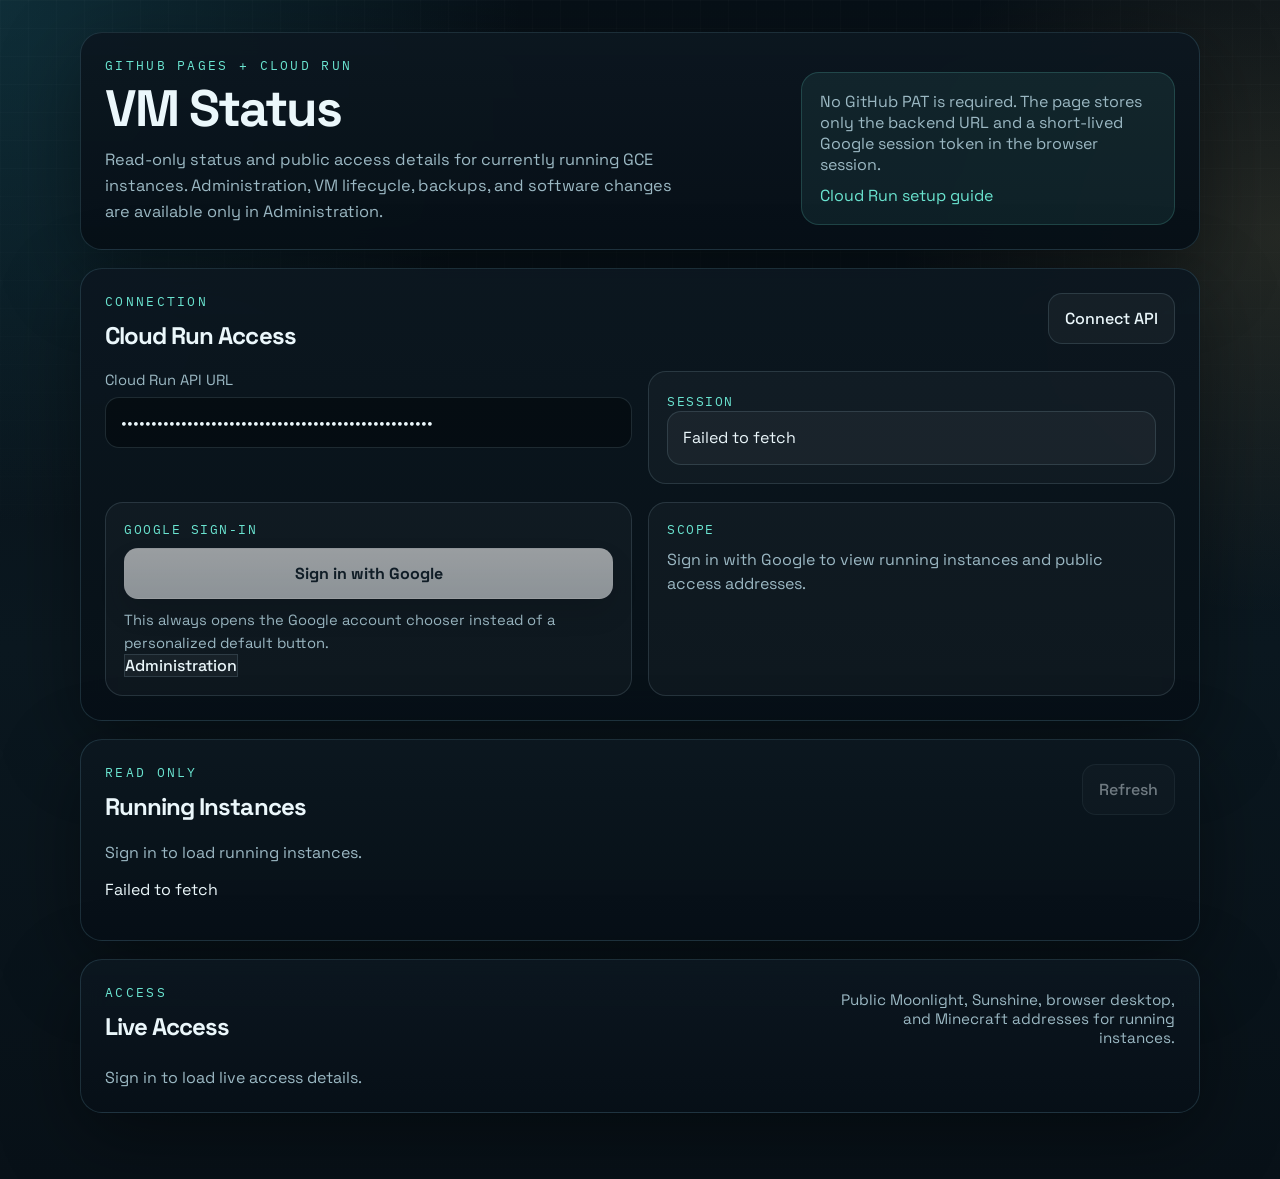
==== docs/vm-control/index.html @ 7938a351 "Separate read-only VM status from administration" ====
<!doctype html>
<html lang="en">
  <head>
    <meta charset="utf-8">
    <meta name="viewport" content="width=device-width, initial-scale=1">
    <title>VM Status</title>
    <link rel="preconnect" href="https://fonts.googleapis.com">
    <link rel="preconnect" href="https://fonts.gstatic.com" crossorigin>
    <link
      href="https://fonts.googleapis.com/css2?family=IBM+Plex+Mono:wght@400;500&family=Space+Grotesk:wght@400;500;700&display=swap"
      rel="stylesheet"
    >
    <link rel="stylesheet" href="./styles.css?v=readonly-status-activity-20260724">
    <script src="https://accounts.google.com/gsi/client" async defer></script>
  </head>
  <body class="is-page-loading">
    <div id="page-loader" class="page-loader" role="status" aria-live="polite" aria-busy="true">
      <div class="page-loader-card">
        <span class="page-loader-spinner" aria-hidden="true"></span>
        <div>
          <p class="page-loader-kicker">Loading VM Status</p>
          <p id="page-loader-message">Preparing read-only status...</p>
        </div>
      </div>
    </div>

    <main id="app-shell" class="shell" aria-busy="true">
      <section class="hero panel">
        <div>
          <p class="eyebrow">GitHub Pages + Cloud Run</p>
          <h1>VM Status</h1>
          <p class="hero-copy">
            Read-only status and public access details for currently running GCE instances.
            Administration, VM lifecycle, backups, and software changes are available only in Administration.
          </p>
        </div>
        <div class="hero-note">
          <p>No GitHub PAT is required. The page stores only the backend URL and a short-lived Google session token in the browser session.</p>
          <a href="../cloud-run-vm-control.md">Cloud Run setup guide</a>
        </div>
      </section>

      <section class="panel">
        <div class="section-head">
          <div>
            <p class="eyebrow">Connection</p>
            <h2>Cloud Run Access</h2>
          </div>
          <button id="connect" class="ghost" type="button">Connect API</button>
        </div>

        <form id="settings-form" class="form-grid" autocomplete="off">
          <label>
            <span>Cloud Run API URL</span>
            <input
              id="backend-url"
              name="backend-url"
              type="url"
              placeholder="https://your-cloud-run-service.run.app"
            >
          </label>

          <div class="auth-status-card">
            <span class="auth-status-label">Session</span>
            <div id="auth-status" class="auth-status" data-tone="neutral">
              Connect the backend, then sign in with Google.
            </div>
          </div>
        </form>

        <div class="auth-grid">
          <div class="auth-card">
            <p class="auth-card-label">Google Sign-In</p>
            <button id="google-sign-in" class="google-sign-in" type="button">Sign in with Google</button>
            <p class="auth-help">This always opens the Google account chooser instead of a personalized default button.</p>
            <a class="ghost button-link" href="./admin.html">Administration</a>
            <button id="sign-out" class="ghost hidden" type="button">Sign Out</button>
          </div>

          <div class="auth-card">
            <p class="auth-card-label">Scope</p>
            <div id="target-summary" class="connection-summary">
              <p>Read-only information is loaded after Google sign-in.</p>
            </div>
          </div>
        </div>
      </section>

      <section class="panel">
        <div class="section-head">
          <div>
            <p class="eyebrow">Read only</p>
            <h2>Running Instances</h2>
          </div>
          <button id="refresh-instances" class="ghost" type="button">Refresh</button>
        </div>
        <div id="instances-list" class="instance-list empty">
          Sign in to load running instances.
        </div>
        <p id="instances-status">Running instances are loaded from Compute Engine after Google sign-in.</p>
      </section>

      <section class="panel">
        <div class="section-head">
          <div>
            <p class="eyebrow">Access</p>
            <h2>Live Access</h2>
          </div>
          <p class="section-meta">
            Public Moonlight, Sunshine, browser desktop, and Minecraft addresses for running instances.
          </p>
        </div>
        <div id="access" class="access empty">
          Sign in to load live access details.
        </div>
      </section>
    </main>

    <script src="./readonly.js?v=readonly-status-activity-20260724"></script>
  </body>
</html>
---- docs/vm-control/styles.css ----
:root {
  --bg: #081118;
  --bg-soft: rgba(10, 24, 35, 0.78);
  --panel: rgba(10, 20, 28, 0.9);
  --panel-border: rgba(125, 188, 210, 0.18);
  --line: rgba(180, 227, 239, 0.14);
  --text: #ebf7fb;
  --muted: #9bb8c3;
  --accent: #6ae4d0;
  --accent-strong: #19c6ad;
  --warn: #f2c66d;
  --danger: #ff8369;
  --shadow: 0 24px 80px rgba(0, 0, 0, 0.4);
  --radius: 22px;
}

* {
  box-sizing: border-box;
}

html,
body {
  margin: 0;
  min-height: 100%;
}

body {
  background:
    radial-gradient(circle at top left, rgba(30, 102, 118, 0.35), transparent 30%),
    radial-gradient(circle at right 20%, rgba(242, 198, 109, 0.12), transparent 24%),
    linear-gradient(180deg, #071017 0%, #0b1820 55%, #081118 100%);
  color: var(--text);
  font-family: "Space Grotesk", sans-serif;
}

body.is-page-loading:not(.is-page-ready) .shell {
  opacity: 0;
  pointer-events: none;
}

body::before {
  content: "";
  position: fixed;
  inset: 0;
  pointer-events: none;
  background-image:
    linear-gradient(rgba(255, 255, 255, 0.02) 1px, transparent 1px),
    linear-gradient(90deg, rgba(255, 255, 255, 0.02) 1px, transparent 1px);
  background-size: 28px 28px;
  mask-image: linear-gradient(180deg, rgba(255, 255, 255, 0.9), transparent 85%);
}

.page-loader {
  position: fixed;
  inset: 0;
  z-index: 1000;
  display: grid;
  place-items: center;
  padding: 24px;
  background:
    radial-gradient(circle at 20% 18%, rgba(106, 228, 208, 0.22), transparent 28%),
    radial-gradient(circle at 78% 22%, rgba(242, 198, 109, 0.14), transparent 26%),
    rgba(5, 12, 18, 0.88);
  backdrop-filter: blur(18px);
  transition: opacity 180ms ease, visibility 180ms ease;
}

.page-loader[hidden] {
  display: none;
}

body.is-page-ready.is-page-loading .page-loader {
  inset: auto 20px 20px auto;
  width: min(440px, calc(100vw - 40px));
  padding: 0;
  background: transparent;
  backdrop-filter: none;
  pointer-events: none;
}

body.is-page-ready.is-page-loading .page-loader-card {
  pointer-events: none;
}

body:not(.is-page-loading) .page-loader {
  opacity: 0;
  visibility: hidden;
  pointer-events: none;
}

.page-loader-card {
  display: flex;
  gap: 16px;
  align-items: center;
  width: min(440px, 100%);
  padding: 22px;
  border: 1px solid rgba(106, 228, 208, 0.28);
  border-radius: 22px;
  background: linear-gradient(180deg, rgba(12, 23, 32, 0.96), rgba(7, 16, 23, 0.98));
  box-shadow: 0 26px 100px rgba(0, 0, 0, 0.52);
}

.page-loader-spinner {
  width: 34px;
  height: 34px;
  flex: 0 0 auto;
  border-radius: 999px;
  border: 3px solid rgba(106, 228, 208, 0.22);
  border-top-color: var(--accent);
  animation: page-loader-spin 800ms linear infinite;
}

.page-loader-kicker {
  margin: 0 0 4px;
  font-family: "IBM Plex Mono", monospace;
  font-size: 0.74rem;
  letter-spacing: 0.16em;
  text-transform: uppercase;
  color: var(--accent);
}

#page-loader-message {
  margin: 0;
  color: var(--text);
  line-height: 1.45;
}

.page-loader-cancel {
  margin-top: 12px;
}

@keyframes page-loader-spin {
  to {
    transform: rotate(360deg);
  }
}

.shell {
  width: min(1120px, calc(100vw - 32px));
  margin: 0 auto;
  padding: 32px 0 48px;
}

.panel {
  position: relative;
  margin-bottom: 18px;
  padding: 24px;
  border: 1px solid var(--panel-border);
  border-radius: var(--radius);
  background: linear-gradient(180deg, rgba(12, 23, 32, 0.94), rgba(7, 16, 23, 0.96));
  box-shadow: var(--shadow);
  backdrop-filter: blur(14px);
}

.hero {
  display: grid;
  gap: 24px;
  grid-template-columns: minmax(0, 1.8fr) minmax(260px, 1fr);
}

.hero h1,
.section-head h2 {
  margin: 0;
  letter-spacing: -0.04em;
}

.hero h1 {
  font-size: clamp(2.3rem, 4vw, 4rem);
  line-height: 0.96;
}

.hero-copy,
.hero-note,
.hint,
.section-meta,
.run-meta,
.run-links,
.banner,
.command-status,
label span {
  color: var(--muted);
}

.hero-copy {
  max-width: 58ch;
  margin: 14px 0 0;
  font-size: 1.02rem;
  line-height: 1.6;
}

.hero-note {
  align-self: end;
  padding: 18px;
  border-radius: 18px;
  background: rgba(106, 228, 208, 0.08);
  border: 1px solid rgba(106, 228, 208, 0.18);
}

.hero-note p {
  margin: 0 0 10px;
}

.hero-note a,
.run-links a {
  color: var(--accent);
  text-decoration: none;
}

.eyebrow {
  margin: 0 0 10px;
  font-family: "IBM Plex Mono", monospace;
  font-size: 0.8rem;
  text-transform: uppercase;
  letter-spacing: 0.18em;
  color: var(--accent);
}

.section-head {
  display: flex;
  gap: 16px;
  align-items: flex-start;
  justify-content: space-between;
  margin-bottom: 20px;
}

.section-meta {
  margin: 6px 0 0;
  max-width: 34ch;
  text-align: right;
  font-size: 0.95rem;
}

.form-grid {
  display: grid;
  gap: 16px;
  grid-template-columns: repeat(2, minmax(0, 1fr));
}

.hidden {
  display: none;
}

.admin-tabs {
  position: sticky;
  top: 0.75rem;
  z-index: 5;
  display: flex;
  flex-wrap: wrap;
  gap: 8px;
  margin: 1.25rem 0;
  padding: 10px;
  border: 1px solid var(--line);
  border-radius: 14px;
  background: rgba(20, 28, 44, 0.96);
  box-shadow: 0 12px 28px rgba(0, 0, 0, 0.18);
}

.admin-tab {
  min-height: 36px;
  padding: 7px 12px;
  border: 1px solid var(--line);
  border-radius: 9px;
  color: var(--text);
  background: transparent;
}

.admin-tab.is-active {
  border-color: var(--accent);
  color: #fff;
  background: var(--accent);
}

.admin-tab-panel[hidden] {
  display: none;
}

.admin-vm-control-frame {
  width: 100%;
  min-height: 1120px;
  border: 1px solid var(--line);
  border-radius: 14px;
  background: var(--panel);
}


label {
  display: flex;
  flex-direction: column;
  gap: 8px;
}

label span {
  font-size: 0.92rem;
}

input,
select {
  width: 100%;
  border: 1px solid var(--line);
  border-radius: 14px;
  background: rgba(4, 10, 15, 0.7);
  color: var(--text);
  padding: 14px 15px;
  font: inherit;
}

input:focus,
select:focus {
  outline: 2px solid rgba(106, 228, 208, 0.35);
  outline-offset: 2px;
}

select {
  appearance: none;
}

#hardware-select option.sunshine-verified {
  color: #6ae4d0;
}

#hardware-select option.sunshine-incompatible {
  color: #ff8b82;
}

#hardware-select option.sunshine-untested {
  color: #f2c66d;
}

.auth-grid {
  display: grid;
  gap: 16px;
  grid-template-columns: repeat(2, minmax(0, 1fr));
  margin-top: 18px;
}

.auth-card,
.auth-status-card {
  padding: 18px;
  border-radius: 18px;
  border: 1px solid var(--line);
  background: rgba(255, 255, 255, 0.03);
}

.auth-card-label,
.auth-status-label {
  margin: 0 0 10px;
  font-family: "IBM Plex Mono", monospace;
  font-size: 0.8rem;
  letter-spacing: 0.12em;
  text-transform: uppercase;
  color: var(--accent);
}

.auth-status {
  border-radius: 14px;
  border: 1px solid var(--line);
  background: rgba(255, 255, 255, 0.04);
  padding: 14px 15px;
  min-height: 54px;
  line-height: 1.5;
}

.auth-status[data-tone="success"] {
  border-color: rgba(106, 228, 208, 0.3);
  color: #c6fff4;
}

.auth-status[data-tone="warning"] {
  border-color: rgba(242, 198, 109, 0.3);
  color: #ffe8b9;
}

.google-sign-in {
  width: 100%;
  justify-content: center;
  border: 1px solid rgba(255, 255, 255, 0.14);
  background: linear-gradient(180deg, rgba(255, 255, 255, 0.96), rgba(241, 246, 248, 0.92));
  color: #12212c;
  box-shadow: 0 14px 28px rgba(0, 0, 0, 0.2);
}

.google-sign-in:hover:not(:disabled) {
  transform: translateY(-1px);
  box-shadow: 0 18px 32px rgba(0, 0, 0, 0.24);
}

.google-sign-in:disabled {
  opacity: 0.6;
  cursor: not-allowed;
}

.auth-help {
  margin: 10px 0 0;
  color: var(--muted);
  line-height: 1.5;
  font-size: 0.92rem;
}

.connection-summary p {
  margin: 0 0 10px;
  color: var(--muted);
  line-height: 1.5;
}

.connection-summary p:last-child {
  margin-bottom: 0;
}

.checkbox {
  flex-direction: row;
  align-items: center;
  padding-top: 31px;
}

.checkbox input {
  width: 18px;
  height: 18px;
  margin: 0;
}

.control-row {
  display: grid;
  gap: 12px;
  grid-template-columns: repeat(auto-fit, minmax(112px, 1fr));
}

.gpu-scan-scope-group,
.hardware-zone-actions {
  grid-column: 1 / -1;
}

.hardware-zone-actions {
  display: grid;
  grid-template-columns: repeat(3, minmax(0, 1fr));
  gap: 12px;
  align-items: end;
}

.single-zone-gpu-scan-row {
  align-self: end;
}

.gpu-scan-scope-group {
  display: grid;
  gap: 12px;
  min-inline-size: 0;
  margin: 2px 0;
  padding: 14px;
  border: 1px solid rgba(25, 105, 75, 0.42);
  border-radius: 12px;
  background: rgba(30, 130, 90, 0.07);
}

.gpu-scan-scope-group > legend {
  padding: 0 6px;
  color: #176548;
  font-size: 0.78rem;
  font-weight: 700;
  letter-spacing: 0.06em;
  text-transform: uppercase;
}

.start-options,
.backup-options,
.hardware-options {
  display: grid;
  gap: 12px;
  grid-template-columns: minmax(240px, 320px) minmax(0, 1fr);
  align-items: end;
  margin-top: 14px;
  padding-top: 14px;
  border-top: 1px solid var(--line);
}

.hardware-options {
  grid-template-columns: minmax(220px, 1fr) minmax(220px, 1fr) auto;
}

.instance-picker {
  grid-column: 1 / -1;
  display: grid;
  gap: 12px;
  padding: 16px;
  border: 1px solid var(--line);
  border-radius: 18px;
  background: rgba(255, 255, 255, 0.03);
}

.instance-picker-head {
  display: flex;
  gap: 14px;
  align-items: flex-start;
  justify-content: space-between;
}

.instance-picker-head span {
  display: block;
  margin-bottom: 4px;
  color: var(--text);
  font-weight: 700;
}

.instance-picker-head p,
.instance-picker > p {
  margin: 0;
  color: var(--muted);
  line-height: 1.45;
}

.instance-list {
  display: grid;
  gap: 10px;
  grid-template-columns: repeat(auto-fit, minmax(230px, 1fr));
}

.instance-list.empty {
  display: block;
  color: var(--muted);
}

.instance-card {
  display: grid;
  gap: 6px;
  min-height: 0;
  padding: 14px;
  text-align: left;
  border: 1px solid var(--line);
  background: rgba(4, 10, 15, 0.58);
  color: var(--text);
}

.instance-card:hover:not(:disabled) {
  border-color: rgba(106, 228, 208, 0.34);
  box-shadow: 0 12px 26px rgba(0, 0, 0, 0.22);
}

.instance-card.selected {
  border-color: rgba(106, 228, 208, 0.52);
  background: rgba(106, 228, 208, 0.09);
}

.instance-card-title {
  color: var(--text);
  font-weight: 700;
}

.instance-card-meta {
  color: var(--muted);
  font-family: "IBM Plex Mono", monospace;
  font-size: 0.8rem;
  line-height: 1.45;
  overflow-wrap: anywhere;
}

.hardware-price-card {
  grid-column: 1 / -1;
  display: grid;
  gap: 4px;
  padding: 14px 15px;
  border: 1px solid var(--line);
  border-radius: 16px;
  background: rgba(255, 255, 255, 0.035);
  color: var(--muted);
  line-height: 1.45;
}

.hardware-price-card strong {
  color: var(--text);
  font-size: 1.05rem;
}

.hardware-price-card span {
  font-size: 0.92rem;
}

.hardware-price-card[data-tone="success"] {
  border-color: rgba(106, 228, 208, 0.26);
  background: rgba(106, 228, 208, 0.07);
}

.hardware-price-card[data-tone="warning"] {
  border-color: rgba(242, 198, 109, 0.28);
  background: rgba(242, 198, 109, 0.07);
}

.inline-action-group {
  display: grid;
  gap: 10px;
  grid-template-columns: repeat(auto-fit, minmax(128px, 1fr));
}

.app-action-group {
  grid-template-columns: repeat(2, minmax(104px, 1fr));
}

.minecraft-action-group {
  grid-column: 1 / -1;
  grid-template-columns: repeat(auto-fit, minmax(128px, 1fr));
}

.start-options {
  grid-template-columns: minmax(220px, 320px) auto minmax(0, 1fr);
}

.minecraft-options {
  grid-template-columns: minmax(220px, 1fr) minmax(160px, 220px) auto minmax(0, 1.2fr);
}

.start-options .action {
  min-height: 44px;
}

.start-options p,
.backup-options p,
.hardware-options p {
  grid-column: 1 / -1;
  margin: 0 0 4px;
  color: var(--muted);
  line-height: 1.5;
}

.gpu-compatibility-legend {
  display: flex;
  flex-wrap: wrap;
  gap: 8px 16px;
  font-size: 0.88rem;
}

.gpu-compatibility-legend span {
  font-weight: 700;
}

.gpu-compatibility-legend .sunshine-verified {
  color: #6ae4d0;
}

.gpu-compatibility-legend .sunshine-incompatible {
  color: #ff8b82;
}

.gpu-compatibility-legend .sunshine-untested {
  color: #f2c66d;
}

button {
  border: 0;
  border-radius: 14px;
  padding: 14px 16px;
  font: inherit;
  font-weight: 700;
  cursor: pointer;
  transition: transform 120ms ease, box-shadow 120ms ease, opacity 120ms ease;
}

button:hover:not(:disabled) {
  transform: translateY(-1px);
}

button,
.button-link {
  text-decoration: none;
}

.button-link {
  display: inline-flex;
  align-items: center;
  justify-content: center;
}

button:disabled {
  opacity: 0.45;
  cursor: not-allowed;
}

.action {
  min-height: 58px;
  color: #051015;
  white-space: normal;
}

.action.create {
  background: linear-gradient(135deg, #b0f3ff, #65d3ec);
}

.action.start {
  background: linear-gradient(135deg, #7cf0d1, #1cc7ae);
}

.action.restart {
  background: linear-gradient(135deg, #ffe38f, #f2bb5e);
}

.action.stop {
  background: linear-gradient(135deg, #ff9b83, #f36556);
}

.action.status {
  background: linear-gradient(135deg, #8fd8ff, #56a8e8);
}

.action.backup {
  background: linear-gradient(135deg, #d7f8a8, #86d66d);
}

.action.restore {
  background: linear-gradient(135deg, #c7b8ff, #7aa0ff);
}

.action.delete {
  background: linear-gradient(135deg, #ff7a98, #e8416f);
}

.action.capacity-check {
  background: linear-gradient(135deg, #d8e8ff, #8db5ef);
}

.action.capacity-release {
  position: relative;
  background: linear-gradient(135deg, #ffd6b0, #f2a45f);
}

.gpu-probe-count {
  position: absolute;
  top: -8px;
  right: -8px;
  display: grid;
  min-width: 22px;
  min-height: 22px;
  place-items: center;
  padding: 2px 6px;
  border: 2px solid #0a1822;
  border-radius: 999px;
  background: #051015;
  color: var(--accent);
  font-family: "IBM Plex Mono", monospace;
  font-size: 0.72rem;
  font-weight: 700;
  line-height: 1;
  pointer-events: none;
}

.action.capacity-release:disabled .gpu-probe-count {
  color: var(--muted);
}

.action.capacity-check[data-tone="success"],
.action.capacity-release[data-tone="success"] {
  background: linear-gradient(135deg, #7cf0d1, #1cc7ae);
}

.action.capacity-check[data-tone="error"],
.action.capacity-release[data-tone="error"] {
  background: linear-gradient(135deg, #ff9b83, #f36556);
}

.ghost {
  color: var(--text);
  background: rgba(255, 255, 255, 0.04);
  border: 1px solid var(--line);
  font-weight: 500;
}

.hint {
  margin: 16px 0 0;
  line-height: 1.6;
}

code,
.run-badge,
.run-links,
.banner,
.command-status,
.run-meta {
  font-family: "IBM Plex Mono", monospace;
}

.banner,
.command-status {
  margin-top: 16px;
  padding: 16px 18px;
  border-radius: 16px;
  border: 1px solid var(--line);
  background: rgba(255, 255, 255, 0.03);
  line-height: 1.5;
}

.command-status {
  margin-top: 12px;
}

.banner[data-tone="success"],
.command-status[data-tone="success"] {
  border-color: rgba(106, 228, 208, 0.3);
  background: rgba(106, 228, 208, 0.08);
  color: #c6fff4;
}

.banner[data-tone="warning"],
.command-status[data-tone="warning"] {
  border-color: rgba(242, 198, 109, 0.3);
  background: rgba(242, 198, 109, 0.08);
  color: #ffe8b9;
}

.banner[data-tone="error"],
.command-status[data-tone="error"] {
  border-color: rgba(255, 131, 105, 0.34);
  background: rgba(255, 131, 105, 0.08);
  color: #ffd5cd;
}

.access.empty {
  color: var(--muted);
}

.access-grid {
  display: grid;
  gap: 12px;
  grid-template-columns: repeat(2, minmax(0, 1fr));
}

.access-card {
  padding: 18px;
  border-radius: 18px;
  border: 1px solid var(--line);
  background: rgba(255, 255, 255, 0.03);
}

.access-card.accent {
  border-color: rgba(106, 228, 208, 0.24);
  background: rgba(106, 228, 208, 0.08);
}

.access-card.error {
  border-color: rgba(255, 131, 105, 0.24);
  background: rgba(255, 131, 105, 0.08);
}

.access-card h3 {
  margin: 0 0 10px;
  font-size: 1rem;
}

.access-card p,
.access-note,
.access-meta,
.run-detail {
  color: var(--muted);
}

.access-card p,
.access-note {
  margin: 0;
  line-height: 1.6;
}

.access-links {
  display: flex;
  gap: 10px;
  flex-wrap: wrap;
  margin-top: 14px;
  font-family: "IBM Plex Mono", monospace;
  font-size: 0.82rem;
}

.access-links a {
  color: var(--accent);
  text-decoration: none;
}

.access-inline-form {
  margin-top: 12px;
}

.access-inline-form-row {
  margin-top: 8px;
  display: flex;
  gap: 10px;
  align-items: center;
  flex-wrap: wrap;
}

.access-inline-form-row input[type="password"] {
  flex: 1;
  min-width: 160px;
  margin: 0;
}

.access-inline-form-row button.action.status {
  flex: 0 0 auto;
  min-height: 42px;
}

.access-links.stacked {
  display: grid;
  gap: 12px;
}

.access-dns-row {
  display: grid;
  gap: 8px;
  align-items: center;
  grid-template-columns: minmax(0, 1fr) auto auto;
}

.access-meta,
.run-detail {
  margin-top: 12px;
  font-family: "IBM Plex Mono", monospace;
  font-size: 0.82rem;
}

.run-detail.error {
  color: #ffd5cd;
}

.access-note {
  margin-top: 16px;
}

.service-status {
  display: inline-flex;
  align-items: center;
  gap: 8px;
  margin-top: 12px;
  padding: 8px 10px;
  border-radius: 8px;
  border: 1px solid var(--line);
  background: rgba(255, 255, 255, 0.04);
  font-family: "IBM Plex Mono", monospace;
  font-size: 0.82rem;
  color: var(--text);
}

.service-status-dot {
  width: 8px;
  height: 8px;
  flex: 0 0 auto;
  border-radius: 999px;
  background: var(--warn);
}

.service-status.ready {
  border-color: rgba(106, 228, 208, 0.28);
  background: rgba(106, 228, 208, 0.08);
}

.service-status.ready .service-status-dot {
  background: var(--accent);
}

.service-status.starting {
  border-color: rgba(242, 198, 109, 0.28);
  background: rgba(242, 198, 109, 0.08);
}

.service-status.backup,
.service-status.restore {
  border-color: rgba(242, 198, 109, 0.28);
  background: rgba(242, 198, 109, 0.08);
}

.service-status.disabled {
  border-color: rgba(180, 190, 205, 0.24);
  background: rgba(180, 190, 205, 0.08);
}

.service-status.disabled .service-status-dot {
  background: rgba(180, 190, 205, 0.72);
}

.service-status.error {
  border-color: rgba(255, 131, 105, 0.28);
  background: rgba(255, 131, 105, 0.08);
}

.service-status.error .service-status-dot {
  background: var(--danger);
}

.service-status.running {
  border-color: rgba(106, 228, 208, 0.28);
  background: rgba(106, 228, 208, 0.08);
}

.service-status.running .service-status-dot {
  background: var(--accent);
}

.service-status.stopped,
.service-status.removed,
.service-status.not-installed,
.service-status.not_installed {
  border-color: rgba(155, 184, 195, 0.22);
  background: rgba(255, 255, 255, 0.04);
}

.service-status.stopped .service-status-dot,
.service-status.removed .service-status-dot,
.service-status.not-installed .service-status-dot,
.service-status.not_installed .service-status-dot {
  background: var(--muted);
}

.runs {
  display: grid;
  gap: 12px;
}

.runs.empty {
  color: var(--muted);
}

.run-card {
  display: grid;
  gap: 12px;
  padding: 16px 18px;
  border-radius: 18px;
  background: rgba(255, 255, 255, 0.03);
  border: 1px solid var(--line);
}

.run-top {
  display: flex;
  gap: 12px;
  align-items: center;
  justify-content: space-between;
}

.run-title {
  margin: 0;
  font-size: 1.04rem;
}

.run-badges {
  display: flex;
  gap: 8px;
  flex-wrap: wrap;
}

.run-badge {
  display: inline-flex;
  align-items: center;
  gap: 6px;
  padding: 5px 9px;
  border-radius: 999px;
  font-size: 0.77rem;
  background: rgba(255, 255, 255, 0.06);
  border: 1px solid rgba(255, 255, 255, 0.08);
}

.run-badge.state {
  color: #cbfff6;
  border-color: rgba(106, 228, 208, 0.24);
}

.run-badge.status.queued,
.run-badge.status.in_progress {
  color: #ffe8b9;
  border-color: rgba(242, 198, 109, 0.28);
}

.run-badge.status.completed.success {
  color: #cbfff6;
  border-color: rgba(106, 228, 208, 0.24);
}

.run-badge.status.completed.failure,
.run-badge.status.completed.cancelled,
.run-badge.status.completed.timed_out {
  color: #ffd7ce;
  border-color: rgba(255, 131, 105, 0.24);
}

.run-meta,
.run-links {
  display: flex;
  gap: 14px;
  flex-wrap: wrap;
  font-size: 0.82rem;
}

.run-links a:hover,
.hero-note a:hover,
.access-links a:hover {
  text-decoration: underline;
}

@media (max-width: 820px) {
  .hardware-zone-actions {
    grid-template-columns: 1fr;
  }

  .shell {
    width: min(100vw - 20px, 1120px);
    padding-top: 18px;
  }

  .hero,
  .form-grid,
  .control-row,
  .start-options,
  .backup-options,
  .hardware-options,
  .access-grid,
  .auth-grid {
    grid-template-columns: 1fr;
  }

  .section-head {
    flex-direction: column;
  }

  .section-meta {
    max-width: none;
    text-align: left;
  }

  .checkbox {
    padding-top: 0;
  }

  .run-top {
    flex-direction: column;
    align-items: flex-start;
  }

  .access-dns-row {
    grid-template-columns: 1fr;
  }

  .instance-picker-head {
    flex-direction: column;
  }
}

.admin-list {
  display: grid;
  gap: 10px;
  margin-top: 16px;
}

.admin-user-row {
  display: grid;
  grid-template-columns: minmax(0, 1fr) auto;
  gap: 12px;
  align-items: center;
  padding: 12px 14px;
  border: 1px solid var(--line);
  border-radius: 14px;
  background: rgba(255, 255, 255, 0.03);
}

.admin-user-row code {
  overflow-wrap: anywhere;
}

.admin-user-row.fixed {
  color: var(--muted);
}

.user-access-row {
  grid-template-columns: minmax(0, 1fr) max-content max-content auto;
}

.user-access-row .access-meta {
  display: inline-flex;
  align-items: center;
  gap: 8px;
  margin: 0;
  white-space: nowrap;
}

.user-access-row .access-meta input[type="checkbox"] {
  flex: 0 0 auto;
  width: 18px;
  height: 18px;
  margin: 0;
}

@media (max-width: 820px) {
  .user-access-row {
    grid-template-columns: 1fr;
    justify-items: start;
  }
}
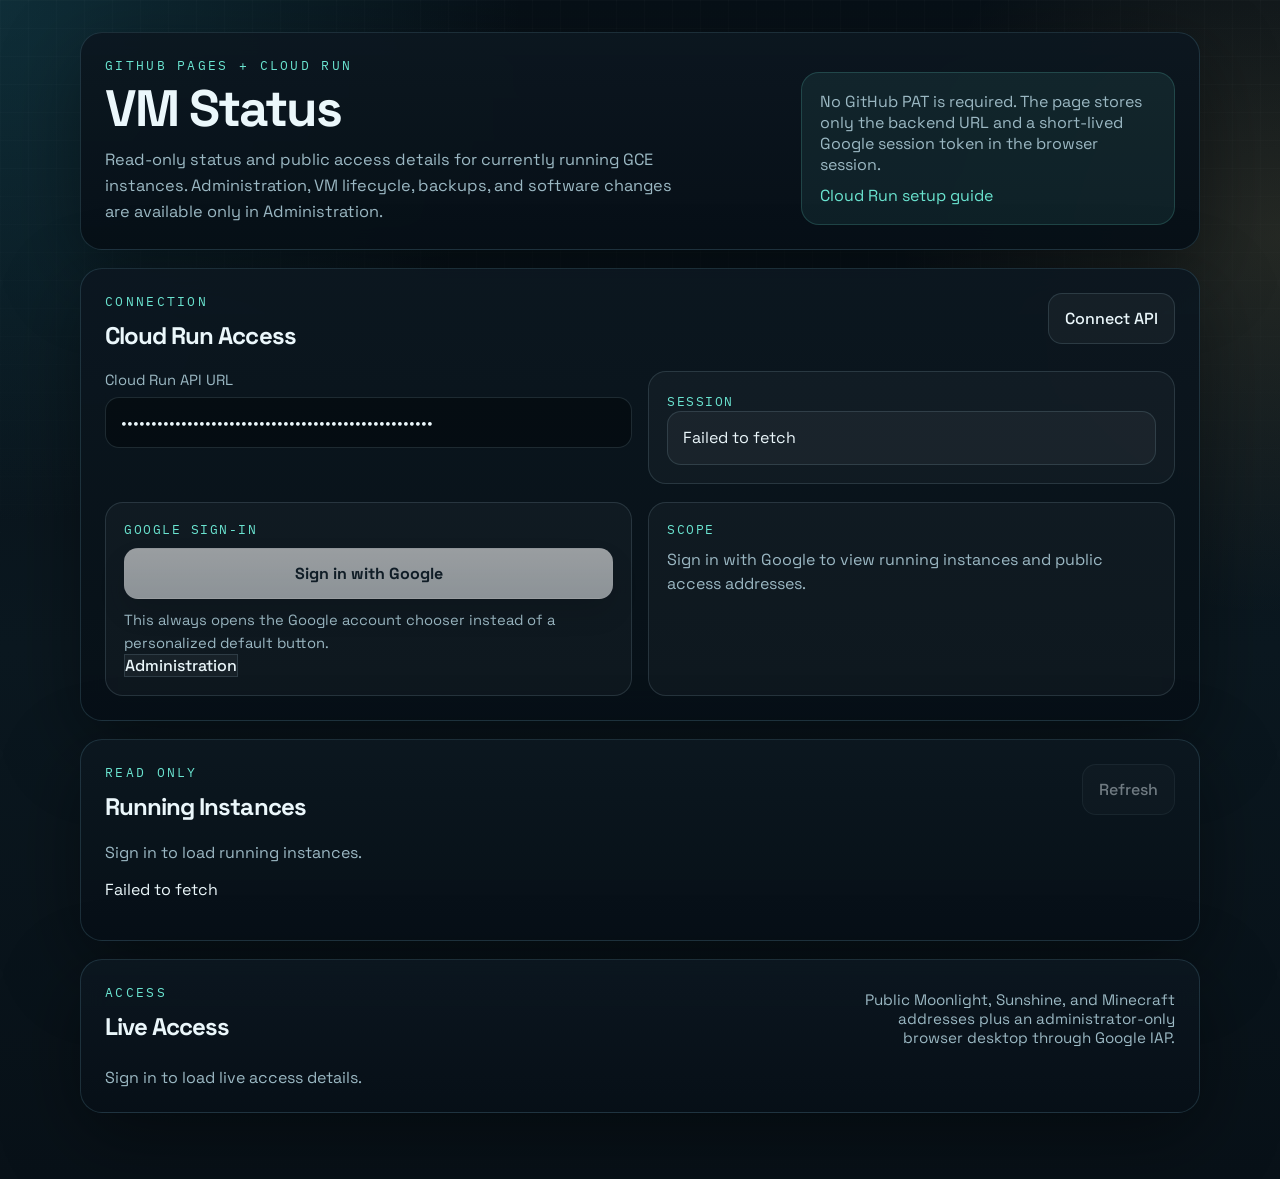
==== commit 24685c69: "Remove public noVNC link from read-only GUI" ====
--- a/docs/vm-control/index.html
+++ b/docs/vm-control/index.html
@@ -73,7 +73,7 @@
             <p class="auth-card-label">Google Sign-In</p>
             <button id="google-sign-in" class="google-sign-in" type="button">Sign in with Google</button>
             <p class="auth-help">This always opens the Google account chooser instead of a personalized default button.</p>
-            <a class="ghost button-link" href="./admin.html">Administration</a>
+            <a id="administration-link" class="ghost button-link hidden" href="./admin.html">Administration</a>
             <button id="sign-out" class="ghost hidden" type="button">Sign Out</button>
           </div>
 
@@ -107,7 +107,7 @@
             <h2>Live Access</h2>
           </div>
           <p class="section-meta">
-            Public Moonlight, Sunshine, browser desktop, and Minecraft addresses for running instances.
+            Public Moonlight, Sunshine, and Minecraft addresses plus an administrator-only browser desktop through Google IAP.
           </p>
         </div>
         <div id="access" class="access empty">
@@ -116,6 +116,6 @@
       </section>
     </main>
 
-    <script src="./readonly.js?v=readonly-status-activity-20260724"></script>
+    <script src="./readonly.js?v=readonly-iap-novnc-20260803"></script>
   </body>
 </html>
--- a/docs/vm-control/styles.css
+++ b/docs/vm-control/styles.css
@@ -69,6 +69,13 @@
   display: none;
 }
 
+#page-loader.embedded-page-loader.is-active,
+#admin-page-loader.admin-page-loader:not([hidden]) {
+  opacity: 1;
+  visibility: visible;
+  pointer-events: auto;
+}
+
 body.is-page-ready.is-page-loading .page-loader {
   inset: auto 20px 20px auto;
   width: min(440px, calc(100vw - 40px));
@@ -256,12 +263,15 @@
 }
 
 .admin-tab {
+  display: inline-flex;
+  align-items: center;
   min-height: 36px;
   padding: 7px 12px;
   border: 1px solid var(--line);
   border-radius: 9px;
   color: var(--text);
   background: transparent;
+  text-decoration: none;
 }
 
 .admin-tab.is-active {
@@ -272,14 +282,6 @@
 
 .admin-tab-panel[hidden] {
   display: none;
-}
-
-.admin-vm-control-frame {
-  width: 100%;
-  min-height: 1120px;
-  border: 1px solid var(--line);
-  border-radius: 14px;
-  background: var(--panel);
 }
 
 
@@ -940,6 +942,11 @@
   background: var(--warn);
 }
 
+.access-meta .reachability-status {
+  margin: 0 0 0 8px;
+  vertical-align: middle;
+}
+
 .service-status.ready {
   border-color: rgba(106, 228, 208, 0.28);
   background: rgba(106, 228, 208, 0.08);
